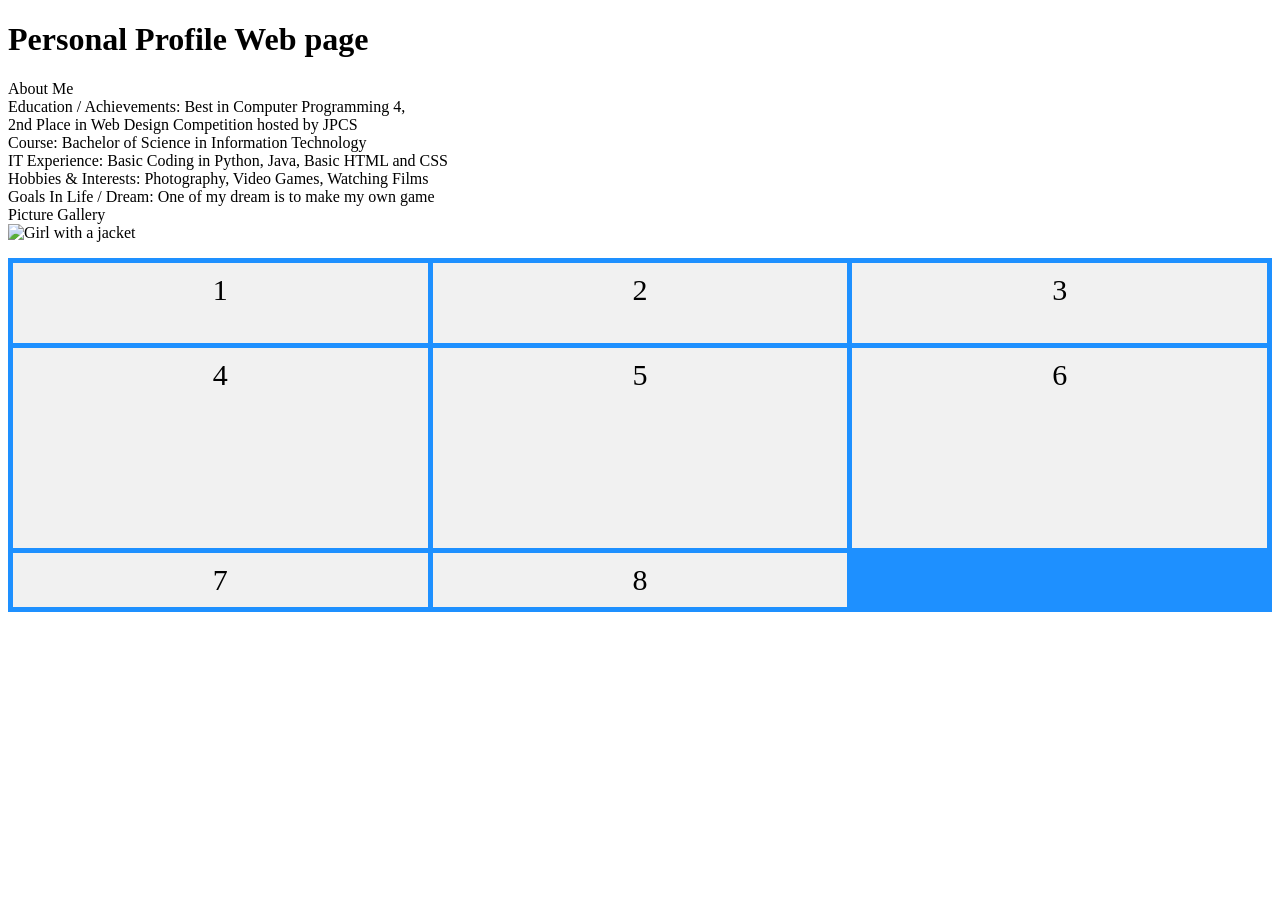
==== introduction/index.html @ 51602939 "added css grid" ====
<!DOCTYPE html>
<html>
<head>
<link rel="stylesheet" href="css/css-grid.css">
<title>Introduction</title>
</head>
<body>
 
<h1 class="center">Personal Profile Web page </h1>
<p class="center">
 
About Me <br>
Education / Achievements: Best in Computer Programming 4, <br>
    2nd Place in Web Design Competition hosted by JPCS <br> 
Course: Bachelor of Science in Information Technology<br> 
IT Experience: Basic Coding in Python, Java, Basic HTML and CSS<br>
Hobbies & Interests: Photography, Video Games, Watching Films <br> 
Goals In Life / Dream: One of my dream is to make my own game<br> 
Picture Gallery <br>
 <img src="https://framerusercontent.com/images/lgqlgAvFLCT0bronQNxsEupoQs.webp" alt="Girl with a jacket" width="30%" height="auto">
</p>
 

<div class="container">
  <div>1</div>
  <div>2</div>
  <div>3</div>  
  <div>4</div>
  <div>5</div>
  <div>6</div>  
  <div>7</div>
  <div>8</div>  
</div>
  
</body>
</html>
---- introduction/css/css-grid.css ----
.container {
  display: grid;
  grid-template-columns: auto auto auto;
  grid-template-rows: 80px 200px;  
  background-color: dodgerblue;
  padding: 5px;
  gap: 5px;  
}
.container div {
  background-color: #f1f1f1;
  color:#000;
  padding: 10px;
  font-size: 30px;
  text-align: center;
}
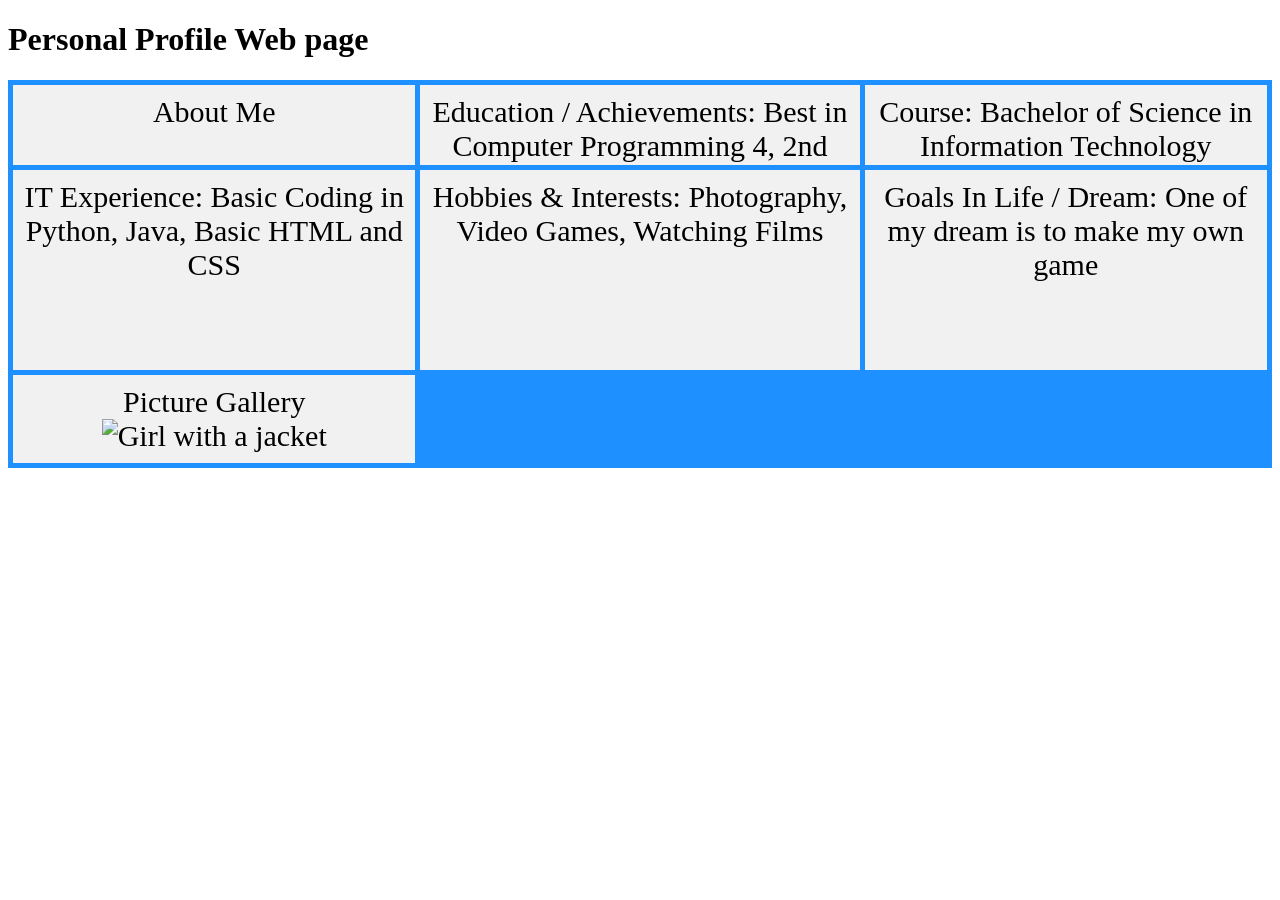
==== commit e0452fc6: "integrated css-grid" ====
--- a/introduction/index.html
+++ b/introduction/index.html
@@ -1,35 +1,24 @@
 <!DOCTYPE html>
 <html>
 <head>
-<link rel="stylesheet" href="css/css-grid.css">
+<link rel="stylesheet" href="css/css-grid.css?version=0.2">
 <title>Introduction</title>
 </head>
 <body>
  
 <h1 class="center">Personal Profile Web page </h1>
-<p class="center">
  
-About Me <br>
-Education / Achievements: Best in Computer Programming 4, <br>
-    2nd Place in Web Design Competition hosted by JPCS <br> 
-Course: Bachelor of Science in Information Technology<br> 
-IT Experience: Basic Coding in Python, Java, Basic HTML and CSS<br>
-Hobbies & Interests: Photography, Video Games, Watching Films <br> 
-Goals In Life / Dream: One of my dream is to make my own game<br> 
-Picture Gallery <br>
- <img src="https://framerusercontent.com/images/lgqlgAvFLCT0bronQNxsEupoQs.webp" alt="Girl with a jacket" width="30%" height="auto">
-</p>
- 
-
 <div class="container">
-  <div>1</div>
-  <div>2</div>
-  <div>3</div>  
-  <div>4</div>
-  <div>5</div>
-  <div>6</div>  
-  <div>7</div>
-  <div>8</div>  
+  <div>About Me <br></div>
+  <div>Education / Achievements: Best in Computer Programming 4, 
+    2nd Place in Web Design Competition hosted by JPCS <br> <br></div>
+  <div>Course: Bachelor of Science in Information Technology<br></div>  
+  <div>IT Experience: Basic Coding in Python, Java, Basic HTML and CSS<br></div>
+  <div>Hobbies & Interests: Photography, Video Games, Watching Films <br> </div>
+  <div>Goals In Life / Dream: One of my dream is to make my own game<br> </div>  
+  <div>Picture Gallery <br>
+    <img src="https://framerusercontent.com/images/lgqlgAvFLCT0bronQNxsEupoQs.webp" 
+    alt="Girl with a jacket" width="10%" height="auto"></div> 
 </div>
   
 </body>
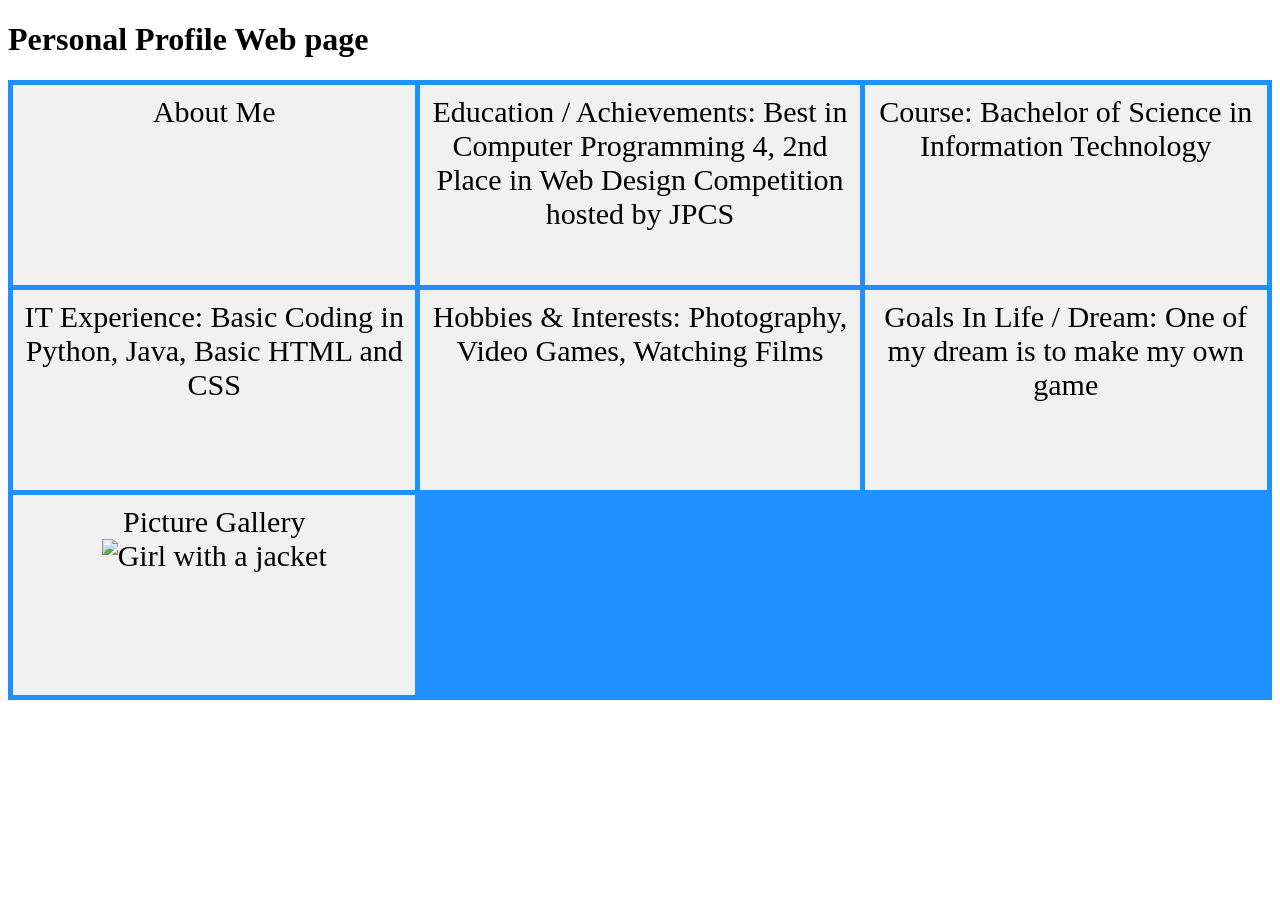
==== commit d03c2a4c: "adjusted grid sizes" ====
--- a/introduction/index.html
+++ b/introduction/index.html
@@ -18,7 +18,7 @@
   <div>Goals In Life / Dream: One of my dream is to make my own game<br> </div>  
   <div>Picture Gallery <br>
     <img src="https://framerusercontent.com/images/lgqlgAvFLCT0bronQNxsEupoQs.webp" 
-    alt="Girl with a jacket" width="10%" height="auto"></div> 
+    alt="Girl with a jacket" width="30%" height="auto"></div> 
 </div>
   
 </body>
--- a/introduction/css/css-grid.css
+++ b/introduction/css/css-grid.css
@@ -1,7 +1,7 @@
 .container {
   display: grid;
   grid-template-columns: auto auto auto;
-  grid-template-rows: 80px 200px;  
+  grid-template-rows: 200px 200px 200px;  
   background-color: dodgerblue;
   padding: 5px;
   gap: 5px;  
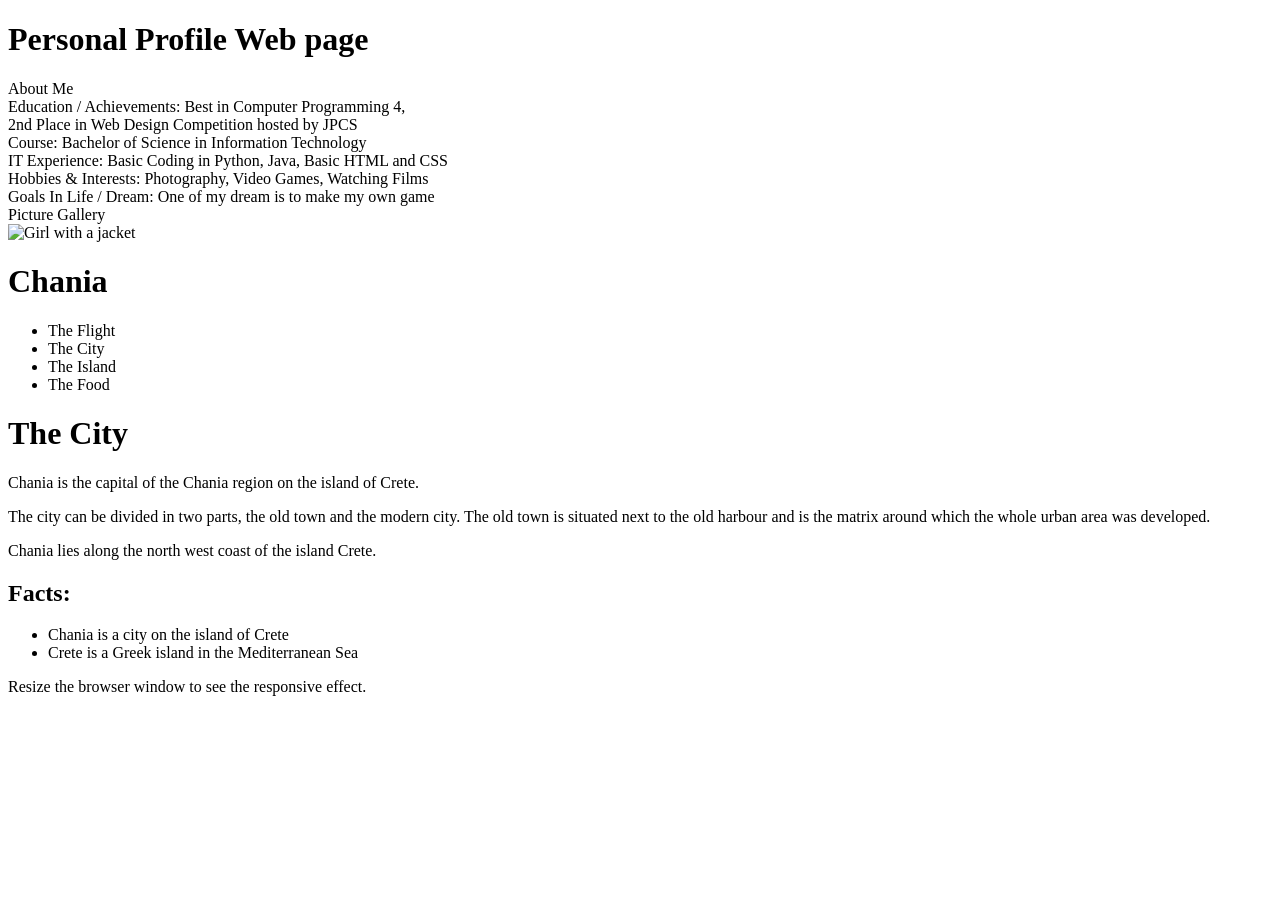
==== commit 74dbe97e: "added rwd template" ====
--- a/introduction/index.html
+++ b/introduction/index.html
@@ -1,24 +1,56 @@
 <!DOCTYPE html>
 <html>
 <head>
-<link rel="stylesheet" href="css/css-grid.css?version=0.2">
+<link href="https://fonts.googleapis.com/css2?family=Lexend+Deca:wght@100..900&display=swap" rel="stylesheet">
+<link rel="stylesheet" href="css/rwd.css">
+<meta name="viewport" content="width=device-width, initial-scale=1.0">
 <title>Introduction</title>
 </head>
 <body>
  
 <h1 class="center">Personal Profile Web page </h1>
+<p class="center">
  
-<div class="container">
-  <div>About Me <br></div>
-  <div>Education / Achievements: Best in Computer Programming 4, 
-    2nd Place in Web Design Competition hosted by JPCS <br> <br></div>
-  <div>Course: Bachelor of Science in Information Technology<br></div>  
-  <div>IT Experience: Basic Coding in Python, Java, Basic HTML and CSS<br></div>
-  <div>Hobbies & Interests: Photography, Video Games, Watching Films <br> </div>
-  <div>Goals In Life / Dream: One of my dream is to make my own game<br> </div>  
-  <div>Picture Gallery <br>
-    <img src="https://framerusercontent.com/images/lgqlgAvFLCT0bronQNxsEupoQs.webp" 
-    alt="Girl with a jacket" width="30%" height="auto"></div> 
+About Me <br>
+Education / Achievements: Best in Computer Programming 4, <br>
+    2nd Place in Web Design Competition hosted by JPCS <br> 
+Course: Bachelor of Science in Information Technology<br> 
+IT Experience: Basic Coding in Python, Java, Basic HTML and CSS<br>
+Hobbies & Interests: Photography, Video Games, Watching Films <br> 
+Goals In Life / Dream: One of my dream is to make my own game<br> 
+Picture Gallery <br>
+ <img src="https://framerusercontent.com/images/lgqlgAvFLCT0bronQNxsEupoQs.webp" alt="Girl with a jacket" width="30%" height="auto">
+</p>
+ 
+ <div class="grid-container">
+ 
+<div class="header"><h1>Chania</h1></div>
+ 
+<div class="menu">
+<ul>
+<li>The Flight</li>
+<li>The City</li>
+<li>The Island</li>
+<li>The Food</li>
+</ul>
+</div>
+ 
+<div class="content">
+<h1>The City</h1>
+<p>Chania is the capital of the Chania region on the island of Crete.</p>
+<p>The city can be divided in two parts, the old town and the modern city. The old town is situated next to the old harbour and is the matrix around which the whole urban area was developed.</p>
+<p>Chania lies along the north west coast of the island Crete.</p>
+</div>  
+ 
+<div class="facts">
+<h2>Facts:</h2>
+<ul>
+<li>Chania is a city on the island of Crete</li>
+<li>Crete is a Greek island in the Mediterranean Sea</li>
+</ul>
+</div>
+ 
+<div class="footer"><p>Resize the browser window to see the responsive effect.</p></div>
 </div>
   
 </body>
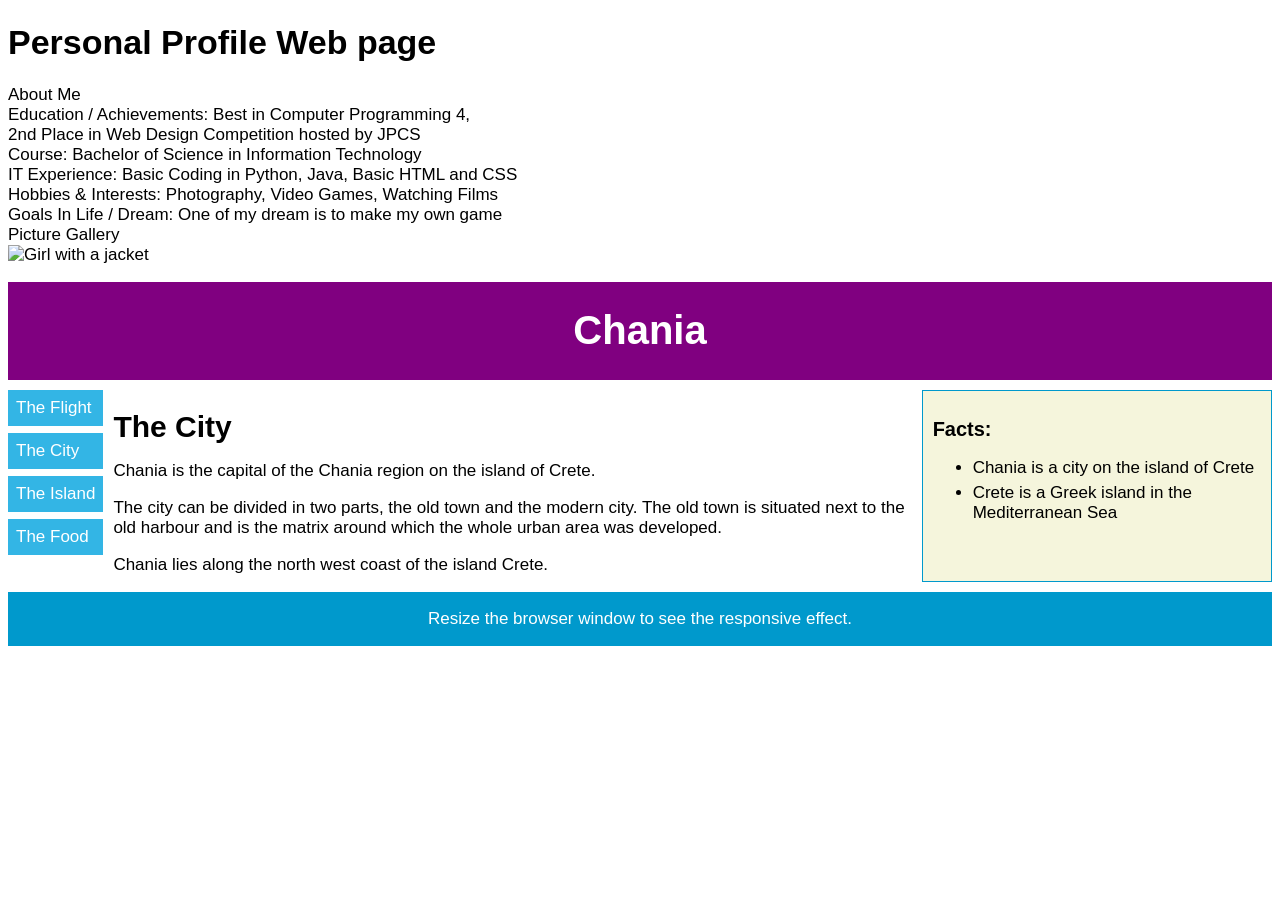
==== commit 6d70a769: "changed css file directory" ====
--- a/introduction/index.html
+++ b/introduction/index.html
@@ -2,7 +2,7 @@
 <html>
 <head>
 <link href="https://fonts.googleapis.com/css2?family=Lexend+Deca:wght@100..900&display=swap" rel="stylesheet">
-<link rel="stylesheet" href="css/rwd.css">
+<link rel="stylesheet" href="css/css/rwd.css">
 <meta name="viewport" content="width=device-width, initial-scale=1.0">
 <title>Introduction</title>
 </head>
--- a/introduction/css/css/rwd.css
+++ b/introduction/css/css/rwd.css
@@ -0,0 +1,103 @@
+* {
+  box-sizing: border-box;
+}
+ 
+body {
+  font-family: "Lucida Sans", sans-serif;
+  font-size: 17px;
+}
+ 
+.grid-container {
+  display: grid;
+  grid-template-areas:
+    'header'
+    'menu'
+    'main'
+    'facts'
+    'footer';
+  background-color: white;
+  gap: 10px;  
+}
+ 
+.header {
+  grid-area: header;
+  background-color: purple;
+  text-align: center;
+  color: #ffffff;
+}
+ 
+.header > h1 {
+  font-size: 40px;
+}
+ 
+.menu {
+  grid-area: menu;
+  }
+ 
+.menu ul {
+  list-style-type: none;
+  margin: 0;
+  padding: 0;
+}
+ 
+.menu li {
+  padding: 8px;
+  margin-bottom: 7px;
+  background-color: #33b5e5;
+  color: #ffffff;
+}
+ 
+.menu li:hover {
+  background-color: #0099cc;
+}
+ 
+.content {
+  grid-area: main;
+}
+ 
+.content > h1 {
+  font-size: 30px;
+  margin-bottom: 7px;
+}
+ 
+.content > p {
+  margin-bottom: 7px;
+}
+ 
+.facts {
+  grid-area: facts;
+  border: 1px solid #0099cc;
+  background-color: beige;
+  padding: 10px;
+}
+ 
+.facts > h2 {
+  font-size: 20px;
+}
+ 
+.facts li {
+  margin-bottom: 5px;
+}
+ 
+.footer {
+  grid-area: footer;
+  background-color: #0099cc;
+  color: #ffffff;
+  text-align: center;
+}
+ 
+@media (min-width: 600px) {
+  .header {grid-area: 1 / span 6;}
+  .menu {grid-area: 2 / span 1;}
+  .content {grid-area: 2 / span 4;}
+  .facts {grid-area: 3 / span 6;}
+  .footer {grid-area: 4 / span 6;}
+}
+ 
+@media (min-width: 768px) {
+  .header {grid-area: 1 / span 6;}
+  .menu {grid-area: 2 / span 1;}
+  .content {grid-area: 2 / span 4;}
+  .facts {grid-area: 2 / span 1;}
+  .footer {grid-area: 3 / span 6;}
+}
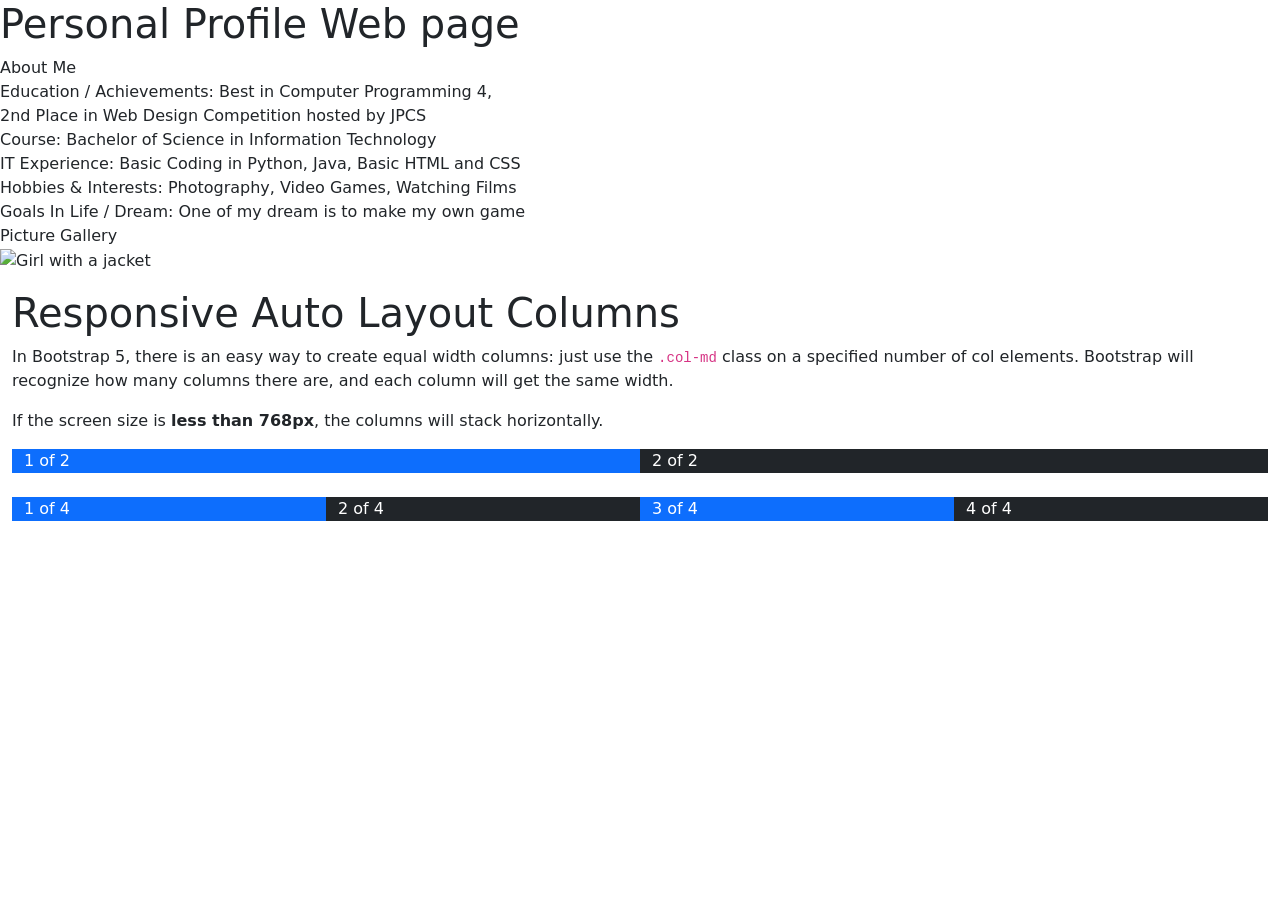
==== commit b2a15140: "added bootstrap5" ====
--- a/introduction/index.html
+++ b/introduction/index.html
@@ -1,10 +1,11 @@
 <!DOCTYPE html>
-<html>
+<html lang="en"></html>
 <head>
-<link href="https://fonts.googleapis.com/css2?family=Lexend+Deca:wght@100..900&display=swap" rel="stylesheet">
-<link rel="stylesheet" href="css/css/rwd.css">
-<meta name="viewport" content="width=device-width, initial-scale=1.0">
-<title>Introduction</title>
+<title>WebProg IT243 Bootstrap Example</title>
+  <meta charset="utf-8">
+  <meta name="viewport" content="width=device-width, initial-scale=1">
+  <link href="https://cdn.jsdelivr.net/npm/bootstrap@5.3.3/dist/css/bootstrap.min.css" rel="stylesheet">
+  <script src="https://cdn.jsdelivr.net/npm/bootstrap@5.3.3/dist/js/bootstrap.bundle.min.js"></script>
 </head>
 <body>
  
@@ -22,35 +23,25 @@
  <img src="https://framerusercontent.com/images/lgqlgAvFLCT0bronQNxsEupoQs.webp" alt="Girl with a jacket" width="30%" height="auto">
 </p>
  
- <div class="grid-container">
- 
-<div class="header"><h1>Chania</h1></div>
- 
-<div class="menu">
-<ul>
-<li>The Flight</li>
-<li>The City</li>
-<li>The Island</li>
-<li>The Food</li>
-</ul>
+ <div class="container-fluid mt-3">
+<h1>Responsive Auto Layout Columns</h1>
+    <p>In Bootstrap 5, there is an easy way to create equal width columns: just use the <code>.col-md</code> class on a specified number of col elements. Bootstrap will recognize how many columns there are, and each column will get the same width.</p>
+    <p>If the screen size is <strong>less than 768px</strong>, the columns will stack horizontally.</p>
+    <div class="container-fluid">
+        <div class="row">
+            <div class="col-md bg-primary text-white">1 of 2</div>
+            <div class="col-md bg-dark text-white">2 of 2</div>
+        </div>  
 </div>
- 
-<div class="content">
-<h1>The City</h1>
-<p>Chania is the capital of the Chania region on the island of Crete.</p>
-<p>The city can be divided in two parts, the old town and the modern city. The old town is situated next to the old harbour and is the matrix around which the whole urban area was developed.</p>
-<p>Chania lies along the north west coast of the island Crete.</p>
-</div>  
- 
-<div class="facts">
-<h2>Facts:</h2>
-<ul>
-<li>Chania is a city on the island of Crete</li>
-<li>Crete is a Greek island in the Mediterranean Sea</li>
-</ul>
+<br>
+<div class="container-fluid">
+    <div class="row">
+        <div class="col-md bg-primary text-white">1 of 4</div>
+        <div class="col-md bg-dark text-white">2 of 4</div>
+        <div class="col-md bg-primary text-white">3 of 4</div>
+        <div class="col-md bg-dark text-white">4 of 4</div>
+    </div>  
 </div>
- 
-<div class="footer"><p>Resize the browser window to see the responsive effect.</p></div>
 </div>
   
 </body>
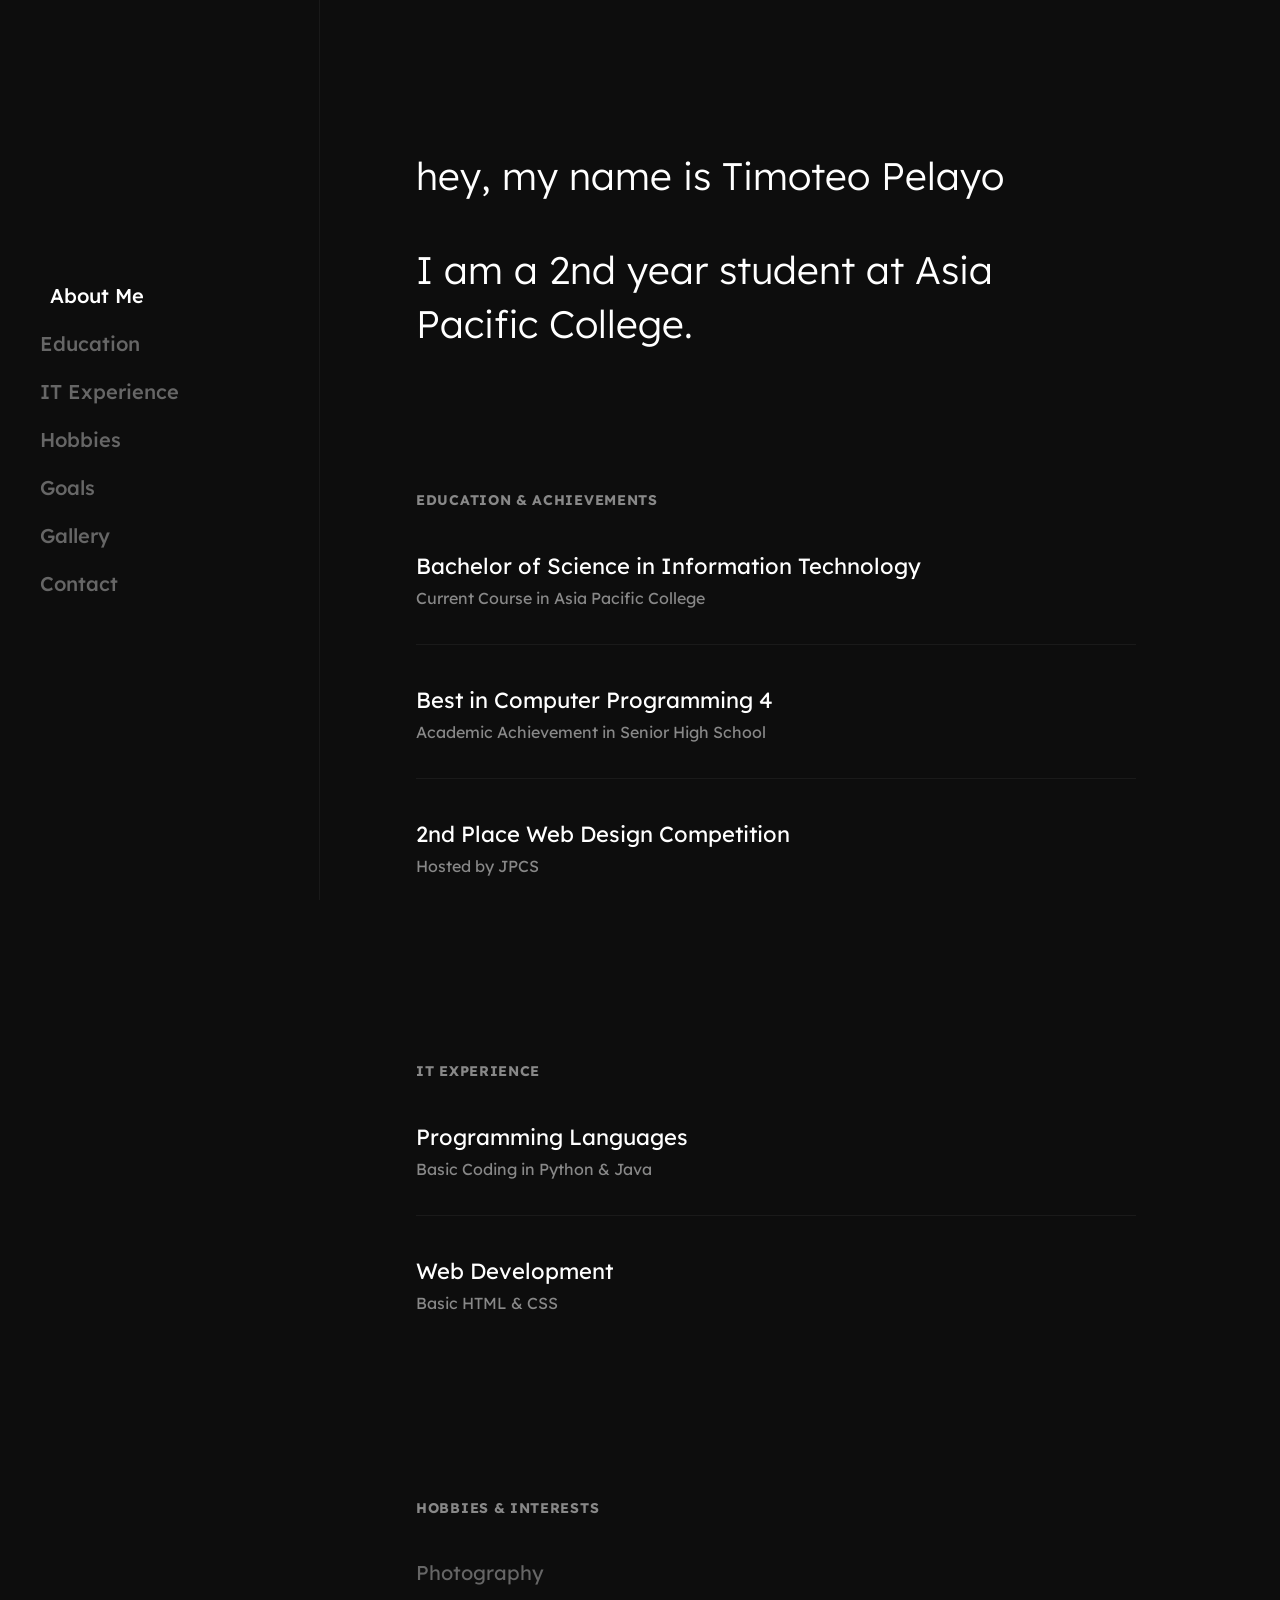
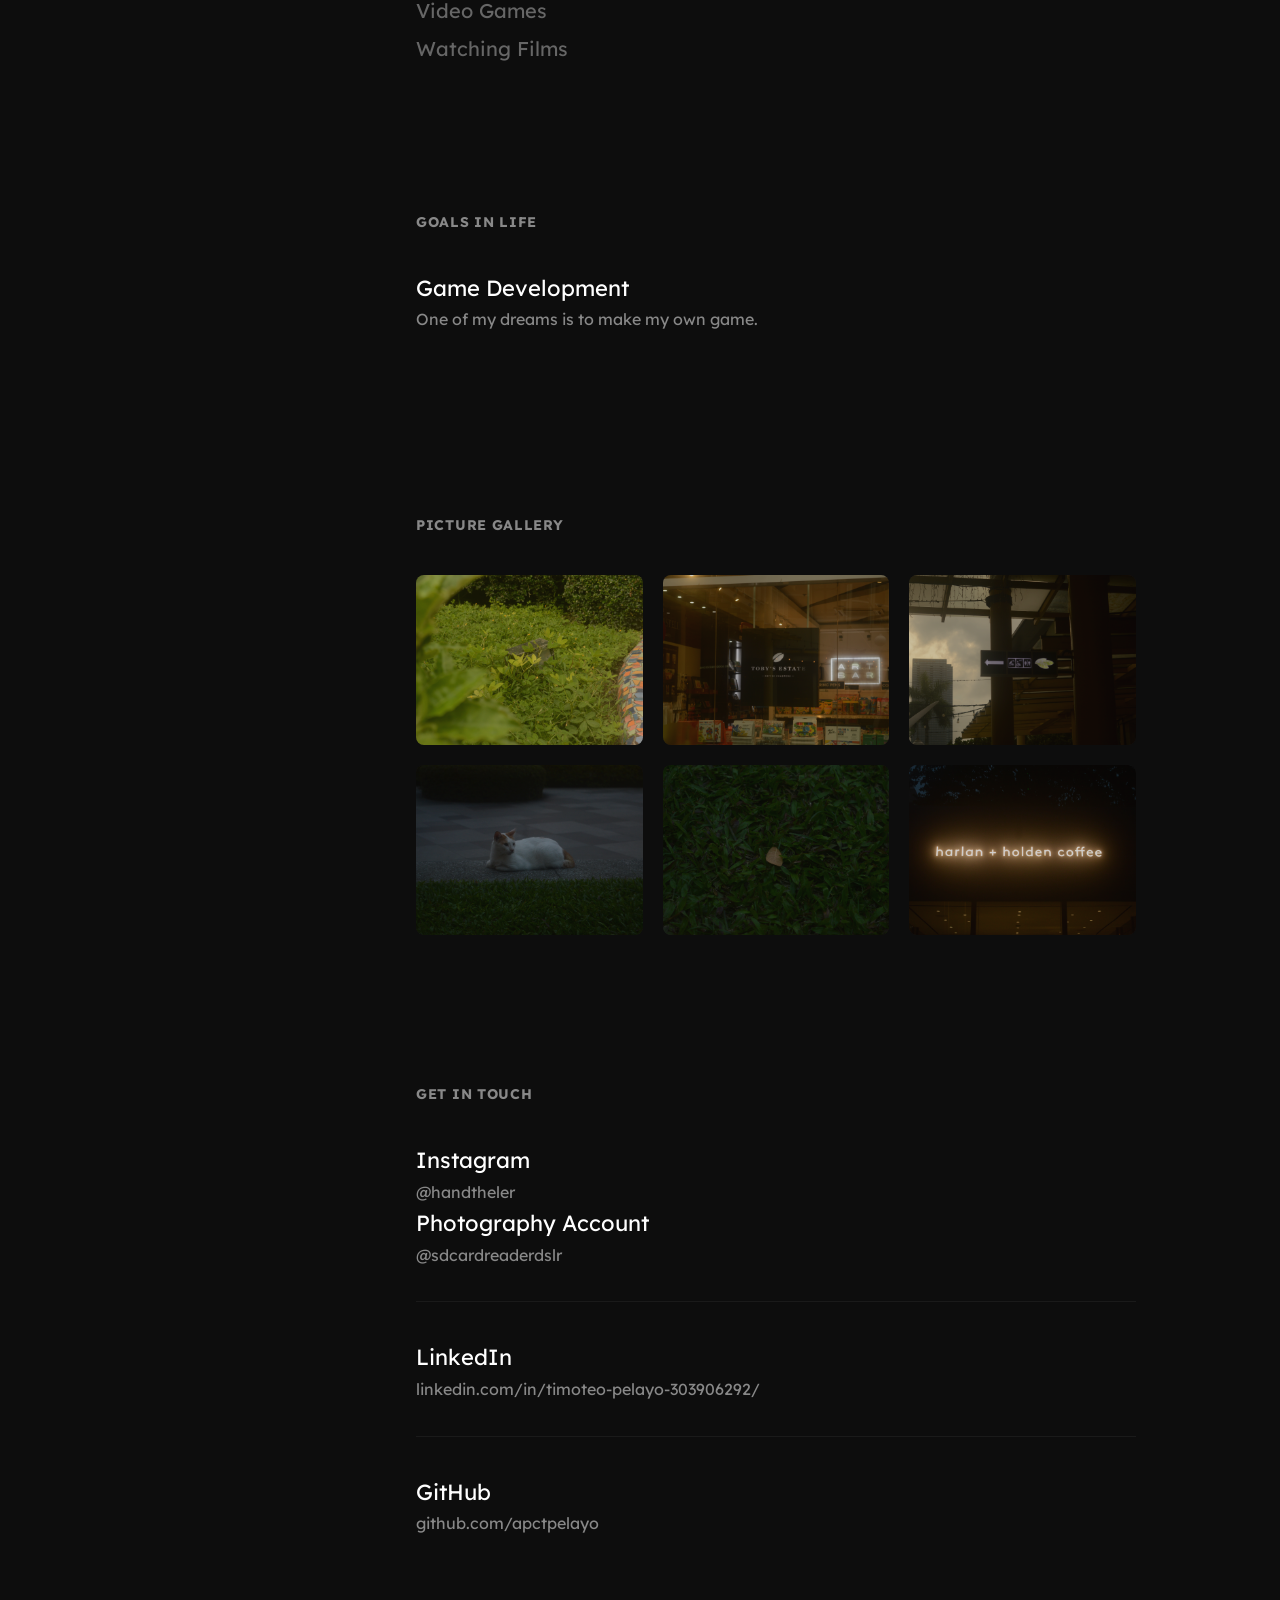
==== commit 3f672b87: "customized my personal website" ====
--- a/introduction/index.html
+++ b/introduction/index.html
@@ -1,48 +1,166 @@
 <!DOCTYPE html>
-<html lang="en"></html>
+<html lang="en">
 <head>
-<title>WebProg IT243 Bootstrap Example</title>
-  <meta charset="utf-8">
-  <meta name="viewport" content="width=device-width, initial-scale=1">
-  <link href="https://cdn.jsdelivr.net/npm/bootstrap@5.3.3/dist/css/bootstrap.min.css" rel="stylesheet">
-  <script src="https://cdn.jsdelivr.net/npm/bootstrap@5.3.3/dist/js/bootstrap.bundle.min.js"></script>
+    <meta charset="UTF-8">
+    <meta name="viewport" content="width=device-width, initial-scale=1.0">
+    <title>Personal Profile</title>
+    
+    <link href="https://fonts.googleapis.com/css2?family=Lexend+Deca:wght@100..900&display=swap" rel="stylesheet">
+    
+    <link rel="stylesheet" href="css/css/rwd.css">
 </head>
 <body>
- 
-<h1 class="center">Personal Profile Web page </h1>
-<p class="center">
- 
-About Me <br>
-Education / Achievements: Best in Computer Programming 4, <br>
-    2nd Place in Web Design Competition hosted by JPCS <br> 
-Course: Bachelor of Science in Information Technology<br> 
-IT Experience: Basic Coding in Python, Java, Basic HTML and CSS<br>
-Hobbies & Interests: Photography, Video Games, Watching Films <br> 
-Goals In Life / Dream: One of my dream is to make my own game<br> 
-Picture Gallery <br>
- <img src="https://framerusercontent.com/images/lgqlgAvFLCT0bronQNxsEupoQs.webp" alt="Girl with a jacket" width="30%" height="auto">
-</p>
- 
- <div class="container-fluid mt-3">
-<h1>Responsive Auto Layout Columns</h1>
-    <p>In Bootstrap 5, there is an easy way to create equal width columns: just use the <code>.col-md</code> class on a specified number of col elements. Bootstrap will recognize how many columns there are, and each column will get the same width.</p>
-    <p>If the screen size is <strong>less than 768px</strong>, the columns will stack horizontally.</p>
-    <div class="container-fluid">
-        <div class="row">
-            <div class="col-md bg-primary text-white">1 of 2</div>
-            <div class="col-md bg-dark text-white">2 of 2</div>
-        </div>  
-</div>
-<br>
-<div class="container-fluid">
-    <div class="row">
-        <div class="col-md bg-primary text-white">1 of 4</div>
-        <div class="col-md bg-dark text-white">2 of 4</div>
-        <div class="col-md bg-primary text-white">3 of 4</div>
-        <div class="col-md bg-dark text-white">4 of 4</div>
-    </div>  
-</div>
-</div>
-  
+
+    <div class="main-layout">
+        
+        <aside class="sidebar-nav">
+            <nav class="nav-links">
+                <a href="#about" class="nav-link active">About Me</a>
+                <a href="#education" class="nav-link">Education</a>
+                <a href="#skills" class="nav-link">IT Experience</a>
+                <a href="#hobbies" class="nav-link">Hobbies</a>
+                <a href="#goals" class="nav-link">Goals</a>
+                <a href="#gallery" class="nav-link">Gallery</a>
+                <a href="#contact" class="nav-link">Contact</a>
+            </nav>
+        </aside>
+
+        <main class="content-area">
+            
+            <div class="hero section-spy" id="about">
+                <h1>
+                    hey, my name is Timoteo Pelayo
+                </h1>
+                <h1>
+                    I am a 2nd year student at Asia Pacific College.
+                </h1>
+            </div>
+
+            <section id="education" class="section-spy">
+                <h2 class="section-header">Education & Achievements</h2>
+                
+                <div class="list-item">
+                    <div class="item-title">Bachelor of Science in Information Technology</div>
+                    <span class="item-subtitle">Current Course in Asia Pacific College</span>
+                </div>
+
+                <div class="list-item">
+                    <div class="item-title">Best in Computer Programming 4</div>
+                    <span class="item-subtitle">Academic Achievement in Senior High School</span>
+                </div>
+
+                <div class="list-item">
+                    <div class="item-title">2nd Place Web Design Competition</div>
+                    <span class="item-subtitle">Hosted by JPCS</span>
+                </div>
+            </section>
+
+            <section id="skills" class="section-spy">
+                <h2 class="section-header">IT Experience</h2>
+                
+                <div class="list-item">
+                    <div class="item-title">Programming Languages</div>
+                    <span class="item-subtitle">Basic Coding in Python & Java</span>
+                </div>
+
+                <div class="list-item">
+                    <div class="item-title">Web Development</div>
+                    <span class="item-subtitle">Basic HTML & CSS</span>
+                </div>
+            </section>
+
+            <section id="hobbies" class="section-spy">
+                <h2 class="section-header">Hobbies & Interests</h2>
+                <div class="brand-list">
+                    <span>Photography</span>
+                    <span>Video Games</span>
+                    <span>Watching Films</span>
+                </div>
+            </section>
+
+            <section id="goals" class="section-spy">
+                <h2 class="section-header">Goals in Life</h2>
+                <div class="list-item">
+                    <div class="item-title">Game Development</div>
+                    <span class="item-subtitle">One of my dreams is to make my own game.</span>
+                </div>
+            </section>
+
+            <section id="gallery" class="section-spy">
+                <h2 class="section-header">Picture Gallery</h2> 
+                <div class="gallery-grid">
+                    <div class="gallery-item"><img src="DSC_6509.JPG" alt="Gallery Image 1"></div>
+                    <div class="gallery-item"><img src="DSC_6535.JPG" alt="Gallery Image 2"></div>
+                    <div class="gallery-item"><img src="DSC_6539.JPG" alt="Gallery Image 3"></div>
+                    <div class="gallery-item"><img src="DSC_6552.JPG" alt="Gallery Image 4"></div>
+                    <div class="gallery-item"><img src="DSC_6576.JPG" alt="Gallery Image 5"></div>
+                    <div class="gallery-item"><img src="DSC_6581.JPG" alt="Gallery Image 6"></div>
+                </div>
+            </section>
+
+            <section id="contact" class="section-spy">
+                <h2 class="section-header">Get In Touch</h2>
+                
+                <div class="list-item">
+                    <a href="https://www.instagram.com/handtheler/" target="_blank" class="contact-link">
+                        <div class="item-title">Instagram</div>
+                        <span class="item-subtitle">@handtheler</span>
+                    </a>
+                    
+                    <a href="https://www.instagram.com/sdcardreaderdslr/" target="_blank" class="contact-link">
+                        <div class="item-title">Photography Account</div>
+                        <span class="item-subtitle">@sdcardreaderdslr</span>
+                    </a>
+                </div>
+
+                <div class="list-item">
+                    <a href="https://www.linkedin.com/in/timoteo-pelayo-303906292/" target="_blank" class="contact-link">
+                        <div class="item-title">LinkedIn</div>
+                        <span class="item-subtitle">linkedin.com/in/timoteo-pelayo-303906292/</span>
+                    </a>
+                </div>
+
+                <div class="list-item">
+                    <a href="https://github.com/apctpelayo" target="_blank" class="contact-link">
+                        <div class="item-title">GitHub</div>
+                        <span class="item-subtitle">github.com/apctpelayo</span>
+                    </a>
+                </div>
+            </section>
+
+        </main>
+    </div>
+
+    <script>
+        document.addEventListener("DOMContentLoaded", () => {
+            const navLinks = document.querySelectorAll('.nav-link');
+            const sections = document.querySelectorAll('.section-spy');
+
+            const observerOptions = {
+                root: null,
+                rootMargin: "-20% 0px -60% 0px",
+                threshold: 0
+            };
+
+            const observer = new IntersectionObserver((entries) => {
+                entries.forEach(entry => {
+                    if (entry.isIntersecting) {
+                        navLinks.forEach(link => {
+                            link.classList.remove('active');
+                        });
+                        const id = entry.target.getAttribute('id');
+                        const activeLink = document.querySelector(`.nav-link[href="#${id}"]`);
+                        if (activeLink) {
+                            activeLink.classList.add('active');
+                        }
+                    }
+                });
+            }, observerOptions);
+
+            sections.forEach(section => {
+                observer.observe(section);
+            });
+        });
+    </script>
 </body>
-</html>
+</html>
--- a/introduction/css/css/rwd.css
+++ b/introduction/css/css/rwd.css
@@ -0,0 +1,138 @@
+* { margin: 0; padding: 0; box-sizing: border-box; }
+html { scroll-behavior: smooth; }
+
+body {
+    background-color: #0d0d0d;
+    color: #ffffff;
+    font-family: "Lexend Deca", sans-serif;
+    -webkit-font-smoothing: antialiased;
+    line-height: 1.4;
+}
+
+.main-layout {
+    display: grid;
+    grid-template-columns: 25% 1fr;
+    min-height: 100vh;
+}
+
+/* --- left navigation sidebar --- */
+.sidebar-nav {
+    position: fixed;
+    top: 0; left: 0; width: 25%; height: 100vh;
+    padding: 40px;
+    display: flex; flex-direction: column; justify-content: center;
+    border-right: 1px solid rgba(255, 255, 255, 0.05);
+}
+
+.nav-links a {
+    display: block; text-decoration: none; color: #666;
+    font-size: 20px; font-weight: 500; margin-bottom: 20px;
+    transition: color 0.3s ease, transform 0.3s ease;
+}
+
+.nav-links a:hover { color: #aaa; }
+.nav-links a.active { color: #ffffff; transform: translateX(10px); }
+
+/* --- content area --- */
+.content-area {
+    grid-column: 2;
+    padding: 150px 15% 200px 10%;
+    max-width: 1200px;
+}
+
+/* --- typography --- */
+.hero {
+    margin-bottom: 80px;
+    min-height: auto; 
+    padding-bottom: 20px;
+}
+
+.hero h1 {
+    font-size: clamp(24px, 3vw, 40px);
+    font-weight: 300; line-height: 1.4;
+    margin-bottom: 40px; max-width: 90%;
+}
+
+.section-header {
+    font-size: 14px; text-transform: uppercase;
+    letter-spacing: 0.05em; color: #888; margin-bottom: 40px;
+}
+
+section { margin-bottom: 150px; scroll-margin-top: 100px; }
+
+.list-item {
+    margin-bottom: 40px; padding-bottom: 30px;
+    border-bottom: 1px solid #1a1a1a;
+}
+.list-item:last-child { border-bottom: none; }
+
+.item-title { font-size: 22px; font-weight: 400; color: #fff; margin-bottom: 5px; }
+.item-subtitle { font-size: 16px; color: #888; display: block; margin-bottom: 5px; }
+.brand-list span { display: block; font-size: 20px; color: #666; margin-bottom: 10px; }
+
+/* --- contact link --- */
+.contact-link {
+    text-decoration: none;
+    display: block;
+    cursor: pointer;
+}
+.contact-link:hover .item-title {
+    color: #ccc;
+    transition: color 0.2s ease;
+}
+
+/* --- image gallery 6 grid --- */
+.gallery-grid {
+    display: grid;
+    grid-template-columns: repeat(3, 1fr); 
+    gap: 20px;
+}
+
+.gallery-item {
+    position: relative;
+    aspect-ratio: 4 / 3; 
+    overflow: hidden;
+    border-radius: 8px;
+    background-color: #1a1a1a;
+}
+
+.gallery-item img {
+    width: 100%;
+    height: 100%;
+    object-fit: cover;
+    opacity: 0.8;
+    transition: opacity 0.3s ease, transform 0.3s ease;
+}
+
+.gallery-item:hover img {
+    opacity: 1;
+    transform: scale(1.05);
+}
+
+/* tablet 2 Columns (3 rows of 2) */
+@media (max-width: 1024px) {
+    .gallery-grid { grid-template-columns: repeat(2, 1fr); }
+}
+
+/* mobile 1 Column */
+@media (max-width: 768px) {
+    .gallery-grid { grid-template-columns: 1fr; }
+}
+
+/* --- mobile responsive --- */
+@media (max-width: 1024px) {
+    .gallery-grid { grid-template-columns: repeat(2, 1fr); }
+}
+
+@media (max-width: 768px) {
+    .main-layout { grid-template-columns: 1fr; }
+    .sidebar-nav {
+        position: relative; width: 100%; height: auto;
+        padding: 30px 20px; border-right: none;
+        flex-direction: row; justify-content: flex-start;
+        gap: 20px; border-bottom: 1px solid #222; overflow-x: auto;
+    }
+    .content-area { grid-column: 1; padding: 60px 20px; }
+    .hero h1 { font-size: 28px; }
+    .gallery-grid { grid-template-columns: 1fr; }
+}
